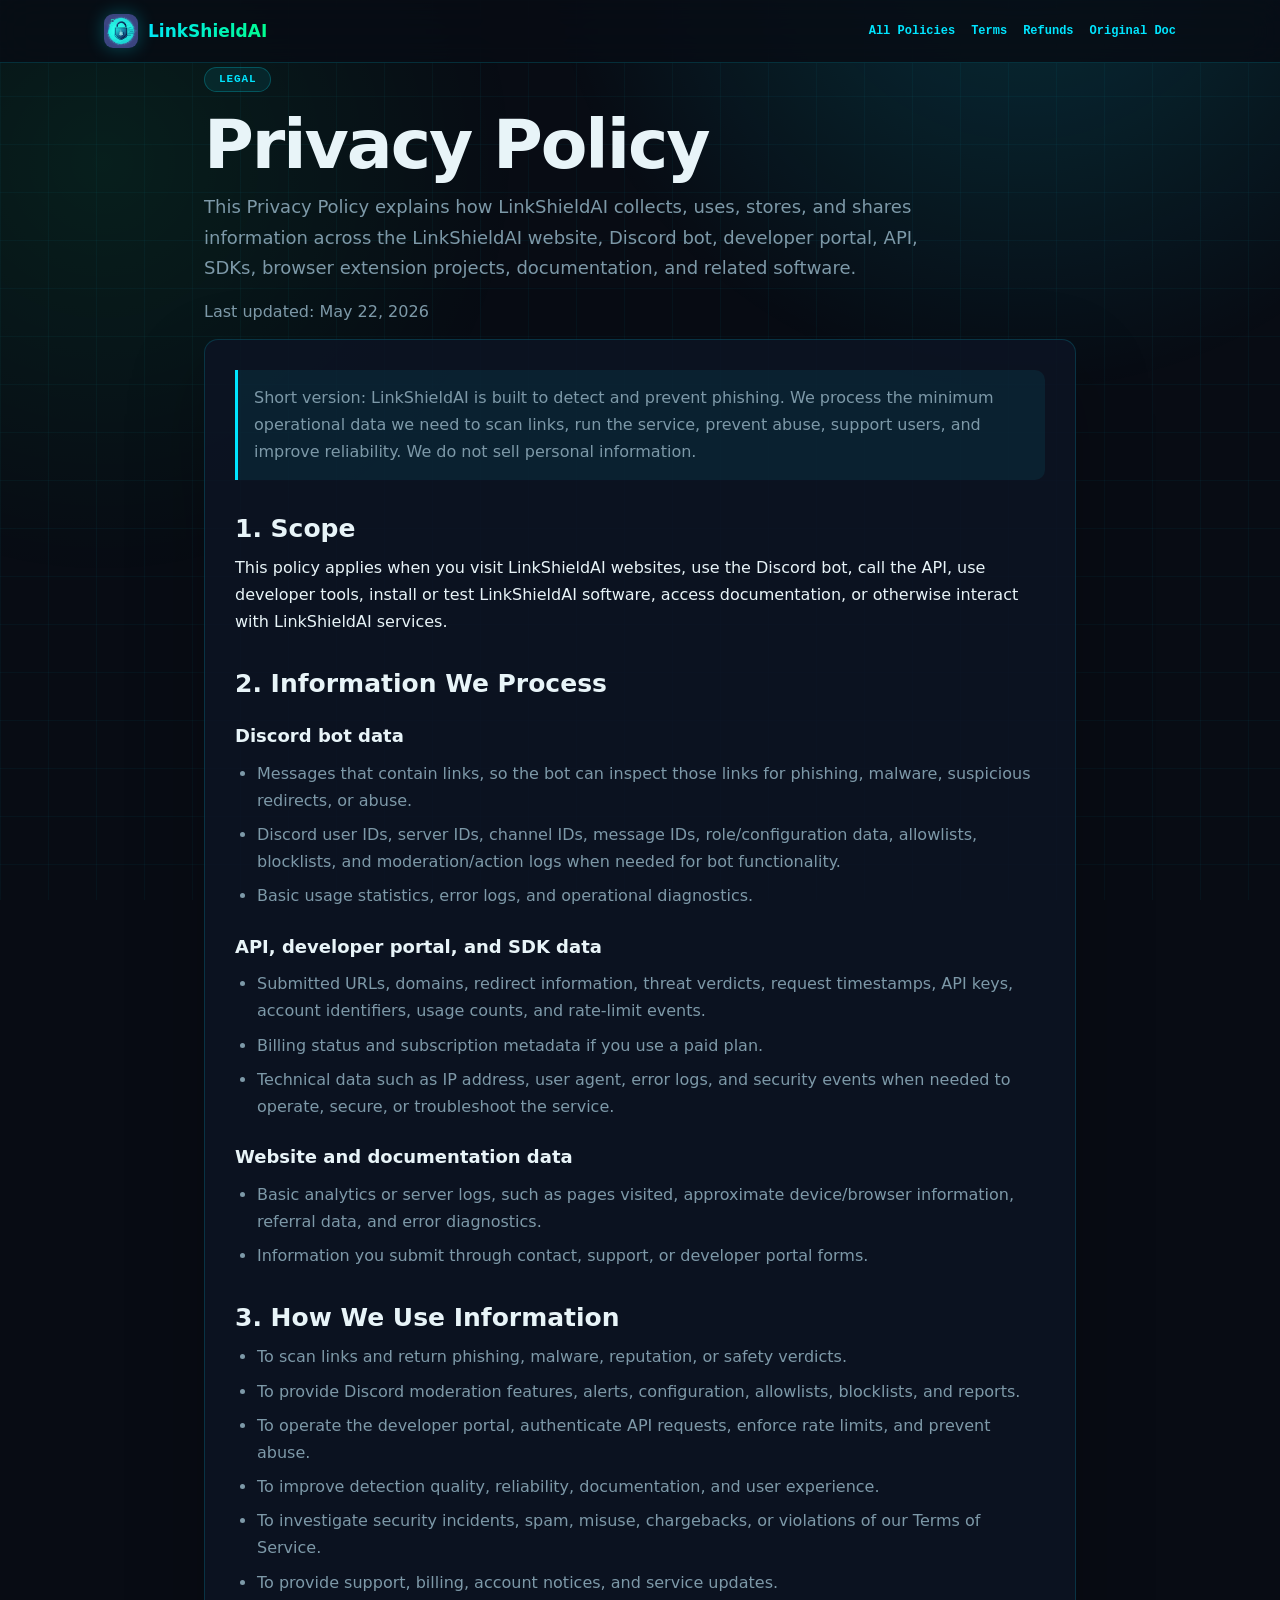
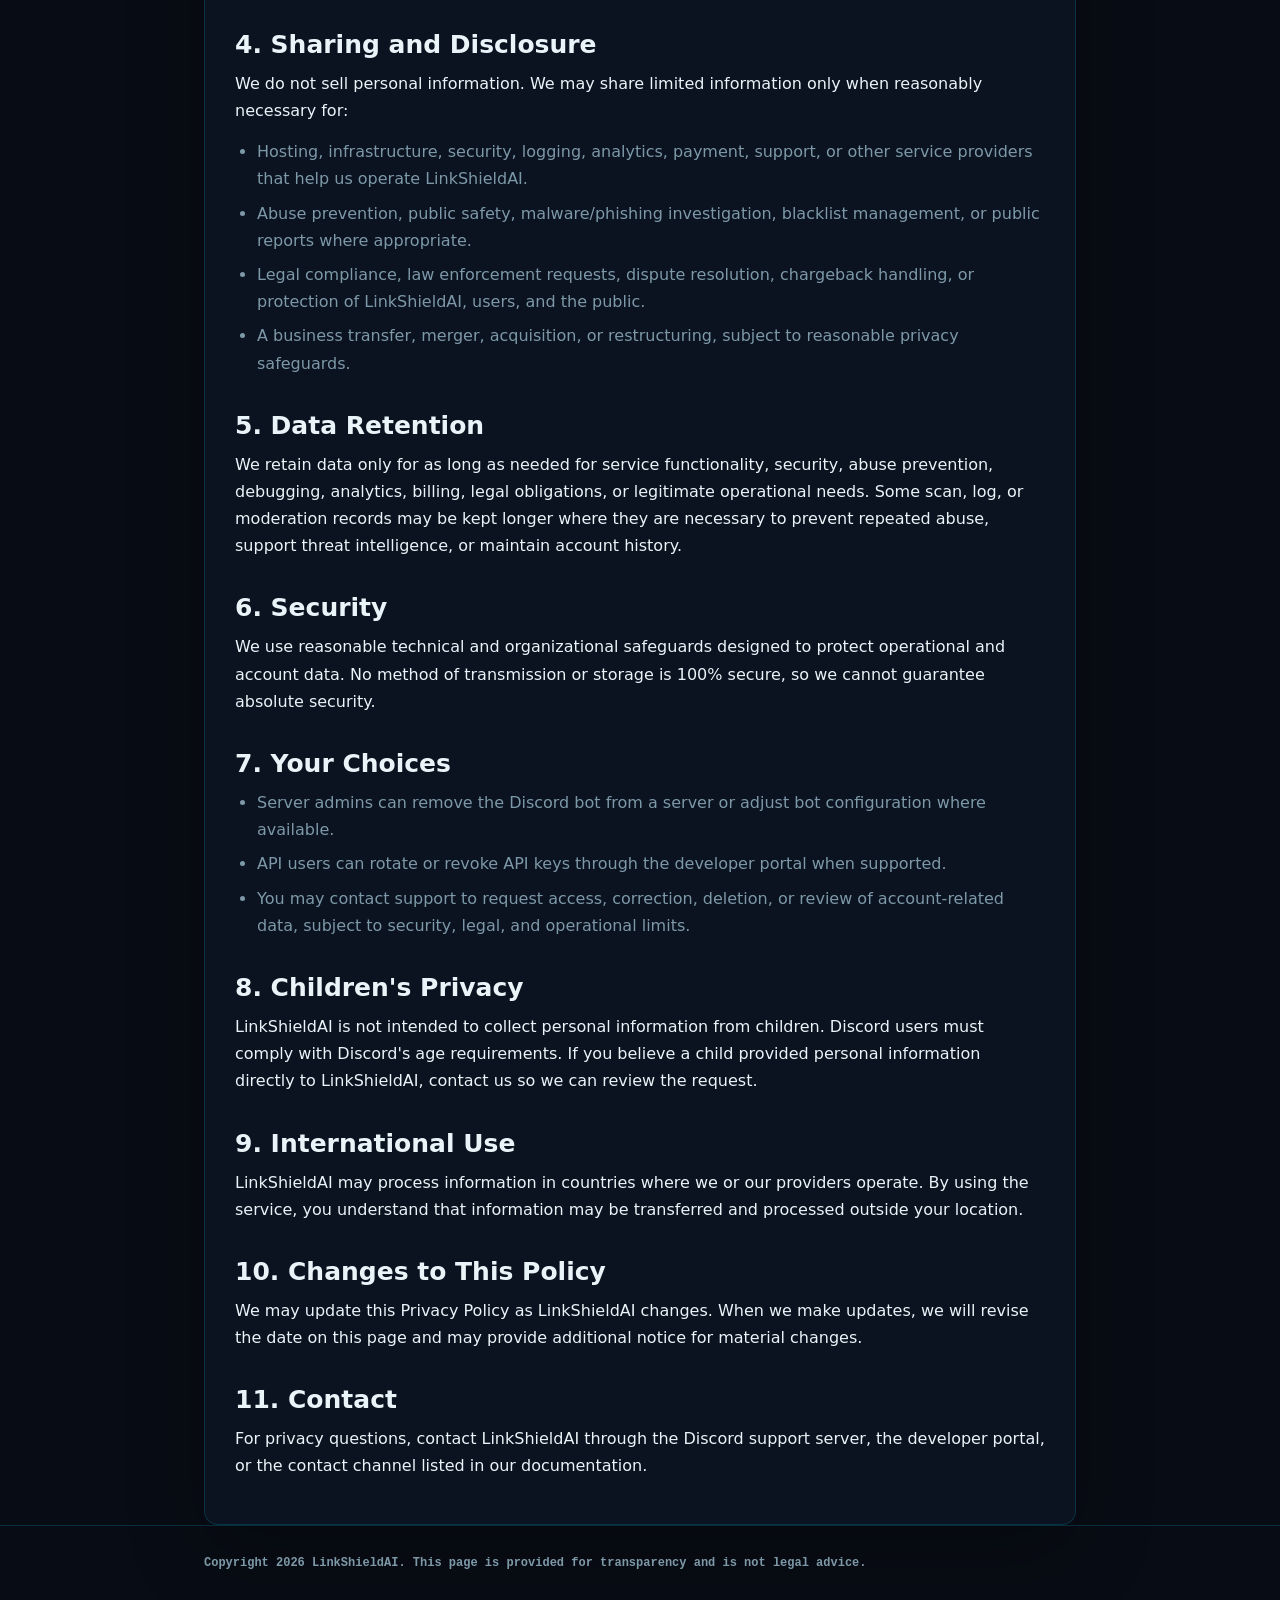
==== privacy-policy.html @ 560b643b "Changes made to the website - Added privacy policy. - Made the website general not just for the Dis" ====
<!DOCTYPE html>
<html lang="en">
<head>
<meta charset="UTF-8" />
<meta name="viewport" content="width=device-width, initial-scale=1.0" />
<meta name="description" content="LinkShieldAI Privacy Policy for the website, Discord bot, API, developer portal, SDKs, browser extension projects, and related software." />
<title>Privacy Policy - LinkShieldAI</title>
<link rel="icon" type="image/png" href="lsa.png" />
<link rel="apple-touch-icon" href="lsa.png" />
<style>
  :root { --cyan:#00e5ff; --green:#00ff88; --ink:#e8f4f8; --muted:#7d99a8; --bg:#080c14; --panel:#0d1424; --line:rgba(0,229,255,.16); }
  * { box-sizing:border-box; }
  html { scroll-behavior:smooth; }
  body { margin:0; background:var(--bg); color:var(--ink); font-family:ui-sans-serif,system-ui,-apple-system,BlinkMacSystemFont,"Segoe UI",sans-serif; line-height:1.7; }
  body::before { content:""; position:fixed; inset:0; z-index:-1; background:radial-gradient(circle at 80% -10%, rgba(0,229,255,.16), transparent 34%), radial-gradient(circle at 8% 18%, rgba(0,255,136,.08), transparent 30%), linear-gradient(rgba(0,229,255,.04) 1px, transparent 1px), linear-gradient(90deg, rgba(0,229,255,.04) 1px, transparent 1px); background-size:auto, auto, 48px 48px, 48px 48px; }
  a { color:var(--cyan); text-decoration:none; font-weight:800; }
  a:hover { text-decoration:underline; }
  .wrap { max-width:920px; margin:0 auto; padding:0 24px; }
  nav { border-bottom:1px solid var(--line); background:rgba(8,12,20,.86); backdrop-filter:blur(18px); }
  .nav-inner { max-width:1120px; margin:0 auto; padding:14px 24px; display:flex; align-items:center; justify-content:space-between; gap:18px; }
  .brand { display:flex; align-items:center; gap:10px; color:var(--ink); text-decoration:none; }
  .brand img { width:34px; height:34px; border-radius:9px; object-fit:cover; box-shadow:0 0 18px rgba(0,229,255,.28); }
  .brand span { font-size:17px; font-weight:900; background:linear-gradient(120deg,var(--cyan),var(--green)); -webkit-background-clip:text; -webkit-text-fill-color:transparent; background-clip:text; }
  .nav-links { display:flex; flex-wrap:wrap; gap:16px; font:700 12px/1 ui-monospace,SFMono-Regular,Menlo,monospace; }
  header { padding:72px 0 28px; }
  .badge { display:inline-flex; border:1px solid rgba(0,229,255,.24); border-radius:999px; padding:6px 14px; background:rgba(0,229,255,.08); color:var(--cyan); font:800 11px/1 ui-monospace,SFMono-Regular,Menlo,monospace; letter-spacing:.08em; text-transform:uppercase; }
  h1 { margin:18px 0 12px; font-size:clamp(38px,7vw,68px); line-height:1.03; letter-spacing:-.03em; }
  .lead, .muted { color:var(--muted); }
  .lead { max-width:760px; font-size:18px; }
  main { padding:0 0 72px; }
  .doc { border:1px solid var(--line); border-radius:14px; background:rgba(13,20,36,.82); padding:30px; box-shadow:0 28px 80px rgba(0,0,0,.24); }
  h2 { margin:34px 0 10px; font-size:25px; line-height:1.2; }
  h2:first-child { margin-top:0; }
  h3 { margin:22px 0 8px; font-size:18px; }
  p { margin:0 0 14px; }
  ul { margin:0 0 18px; padding-left:22px; color:var(--muted); }
  li { margin:7px 0; }
  .notice { border-left:3px solid var(--cyan); padding:14px 16px; background:rgba(0,229,255,.07); color:var(--muted); border-radius:0 10px 10px 0; }
  footer { border-top:1px solid var(--line); padding:28px 0; color:var(--muted); font:700 12px/1.6 ui-monospace,SFMono-Regular,Menlo,monospace; }
  @media (max-width:640px) { .nav-inner { align-items:flex-start; flex-direction:column; } .doc { padding:22px; } }
</style>
</head>
<body>
<nav>
  <div class="nav-inner">
    <a class="brand" href="index.html"><img src="lsa.png" alt="LinkShieldAI logo" /><span>LinkShieldAI</span></a>
    <div class="nav-links">
      <a href="index.html#policies">All Policies</a>
      <a href="terms-of-service.html">Terms</a>
      <a href="refund-policy.html">Refunds</a>
      <a href="https://docs.google.com/document/d/e/2PACX-1vSZAkh-o4HiD77tKxYAxzQcsOR7Fy788SYw77J9LCGDZwYbCmGfl1zurZHRzc5MCfwPCqJLPnCCx2Nr/pub" target="_blank" rel="noopener">Original Doc</a>
    </div>
  </div>
</nav>

<header class="wrap">
  <span class="badge">Legal</span>
  <h1>Privacy Policy</h1>
  <p class="lead">This Privacy Policy explains how LinkShieldAI collects, uses, stores, and shares information across the LinkShieldAI website, Discord bot, developer portal, API, SDKs, browser extension projects, documentation, and related software.</p>
  <p class="muted">Last updated: May 22, 2026</p>
</header>

<main class="wrap">
  <article class="doc">
    <p class="notice">Short version: LinkShieldAI is built to detect and prevent phishing. We process the minimum operational data we need to scan links, run the service, prevent abuse, support users, and improve reliability. We do not sell personal information.</p>

    <h2>1. Scope</h2>
    <p>This policy applies when you visit LinkShieldAI websites, use the Discord bot, call the API, use developer tools, install or test LinkShieldAI software, access documentation, or otherwise interact with LinkShieldAI services.</p>

    <h2>2. Information We Process</h2>
    <h3>Discord bot data</h3>
    <ul>
      <li>Messages that contain links, so the bot can inspect those links for phishing, malware, suspicious redirects, or abuse.</li>
      <li>Discord user IDs, server IDs, channel IDs, message IDs, role/configuration data, allowlists, blocklists, and moderation/action logs when needed for bot functionality.</li>
      <li>Basic usage statistics, error logs, and operational diagnostics.</li>
    </ul>

    <h3>API, developer portal, and SDK data</h3>
    <ul>
      <li>Submitted URLs, domains, redirect information, threat verdicts, request timestamps, API keys, account identifiers, usage counts, and rate-limit events.</li>
      <li>Billing status and subscription metadata if you use a paid plan.</li>
      <li>Technical data such as IP address, user agent, error logs, and security events when needed to operate, secure, or troubleshoot the service.</li>
    </ul>

    <h3>Website and documentation data</h3>
    <ul>
      <li>Basic analytics or server logs, such as pages visited, approximate device/browser information, referral data, and error diagnostics.</li>
      <li>Information you submit through contact, support, or developer portal forms.</li>
    </ul>

    <h2>3. How We Use Information</h2>
    <ul>
      <li>To scan links and return phishing, malware, reputation, or safety verdicts.</li>
      <li>To provide Discord moderation features, alerts, configuration, allowlists, blocklists, and reports.</li>
      <li>To operate the developer portal, authenticate API requests, enforce rate limits, and prevent abuse.</li>
      <li>To improve detection quality, reliability, documentation, and user experience.</li>
      <li>To investigate security incidents, spam, misuse, chargebacks, or violations of our Terms of Service.</li>
      <li>To provide support, billing, account notices, and service updates.</li>
    </ul>

    <h2>4. Sharing and Disclosure</h2>
    <p>We do not sell personal information. We may share limited information only when reasonably necessary for:</p>
    <ul>
      <li>Hosting, infrastructure, security, logging, analytics, payment, support, or other service providers that help us operate LinkShieldAI.</li>
      <li>Abuse prevention, public safety, malware/phishing investigation, blacklist management, or public reports where appropriate.</li>
      <li>Legal compliance, law enforcement requests, dispute resolution, chargeback handling, or protection of LinkShieldAI, users, and the public.</li>
      <li>A business transfer, merger, acquisition, or restructuring, subject to reasonable privacy safeguards.</li>
    </ul>

    <h2>5. Data Retention</h2>
    <p>We retain data only for as long as needed for service functionality, security, abuse prevention, debugging, analytics, billing, legal obligations, or legitimate operational needs. Some scan, log, or moderation records may be kept longer where they are necessary to prevent repeated abuse, support threat intelligence, or maintain account history.</p>

    <h2>6. Security</h2>
    <p>We use reasonable technical and organizational safeguards designed to protect operational and account data. No method of transmission or storage is 100% secure, so we cannot guarantee absolute security.</p>

    <h2>7. Your Choices</h2>
    <ul>
      <li>Server admins can remove the Discord bot from a server or adjust bot configuration where available.</li>
      <li>API users can rotate or revoke API keys through the developer portal when supported.</li>
      <li>You may contact support to request access, correction, deletion, or review of account-related data, subject to security, legal, and operational limits.</li>
    </ul>

    <h2>8. Children's Privacy</h2>
    <p>LinkShieldAI is not intended to collect personal information from children. Discord users must comply with Discord's age requirements. If you believe a child provided personal information directly to LinkShieldAI, contact us so we can review the request.</p>

    <h2>9. International Use</h2>
    <p>LinkShieldAI may process information in countries where we or our providers operate. By using the service, you understand that information may be transferred and processed outside your location.</p>

    <h2>10. Changes to This Policy</h2>
    <p>We may update this Privacy Policy as LinkShieldAI changes. When we make updates, we will revise the date on this page and may provide additional notice for material changes.</p>

    <h2>11. Contact</h2>
    <p>For privacy questions, contact LinkShieldAI through the Discord support server, the developer portal, or the contact channel listed in our documentation.</p>
  </article>
</main>

<footer>
  <div class="wrap">Copyright 2026 LinkShieldAI. This page is provided for transparency and is not legal advice.</div>
</footer>
</body>
</html>
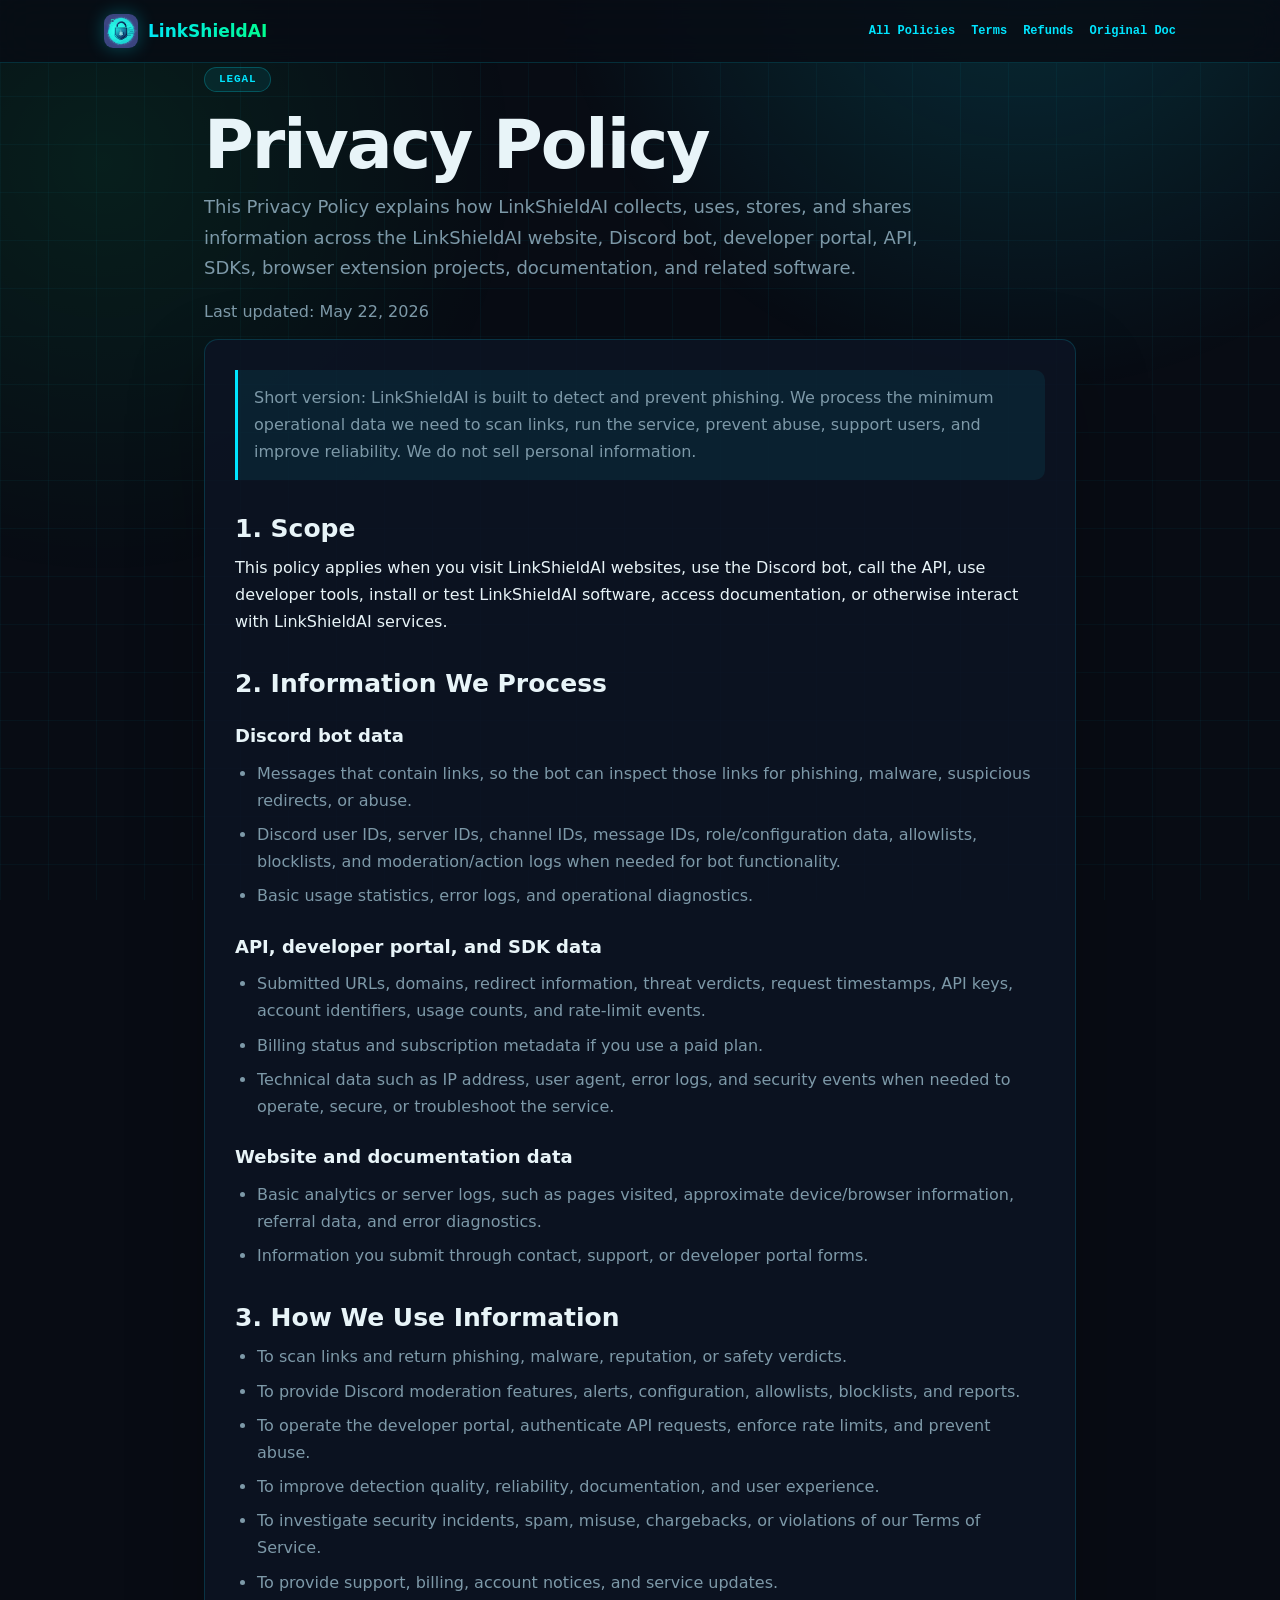
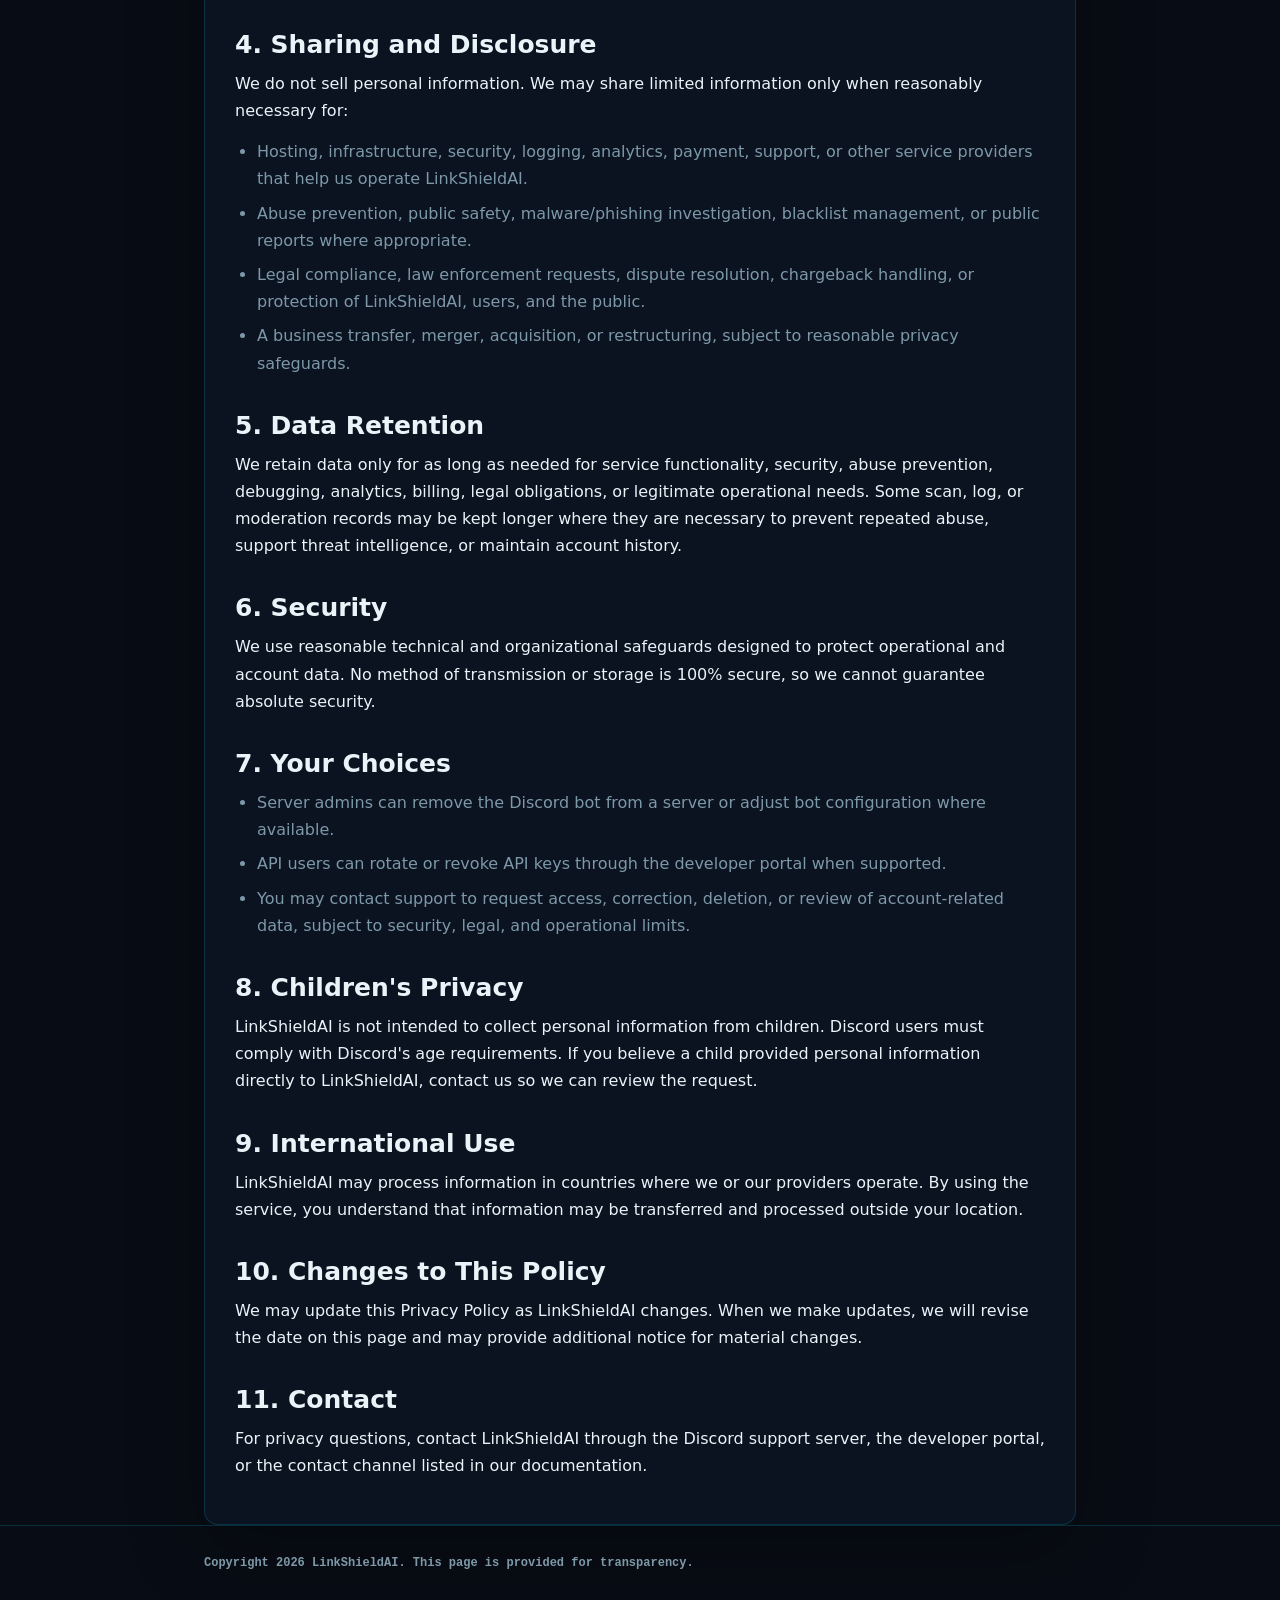
==== commit 6f1ac91f: "Update privacy-policy.html" ====
--- a/privacy-policy.html
+++ b/privacy-policy.html
@@ -135,7 +135,7 @@
 </main>
 
 <footer>
-  <div class="wrap">Copyright 2026 LinkShieldAI. This page is provided for transparency and is not legal advice.</div>
+  <div class="wrap">Copyright 2026 LinkShieldAI. This page is provided for transparency.</div>
 </footer>
 </body>
 </html>
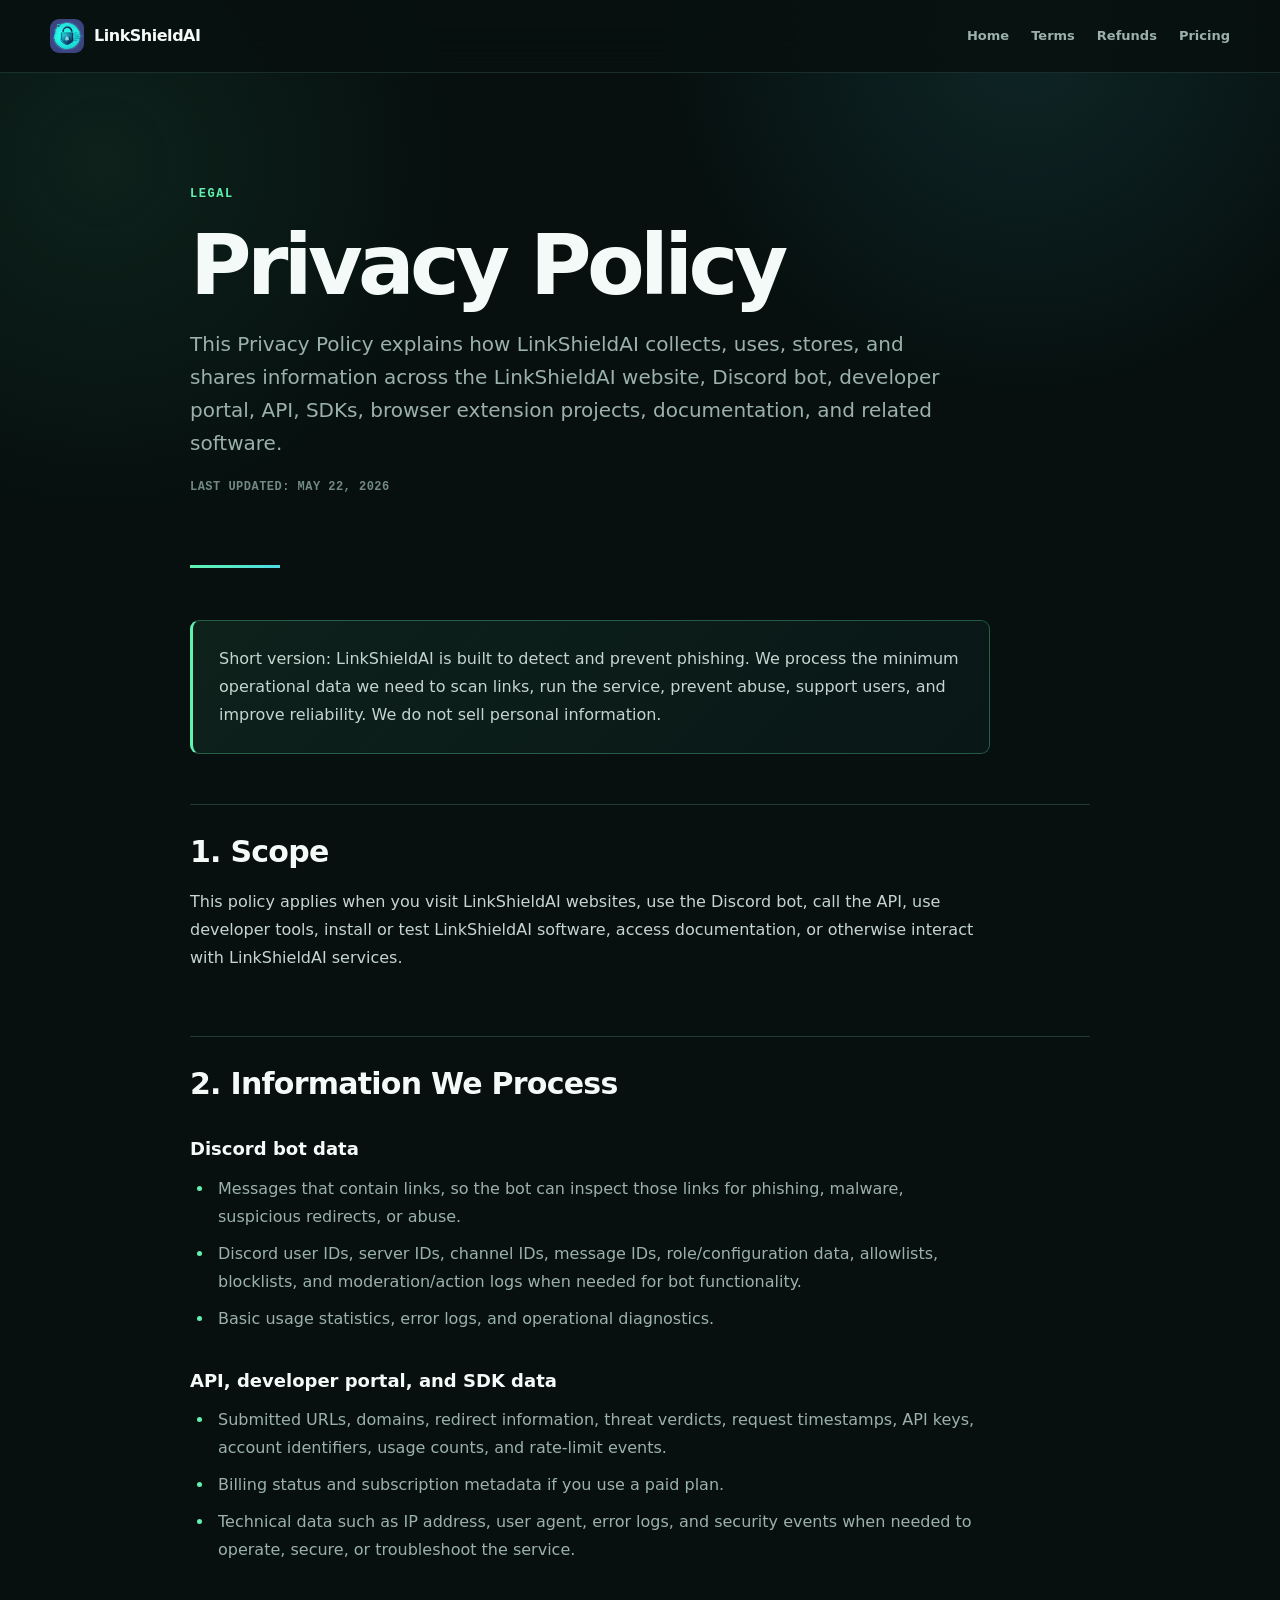
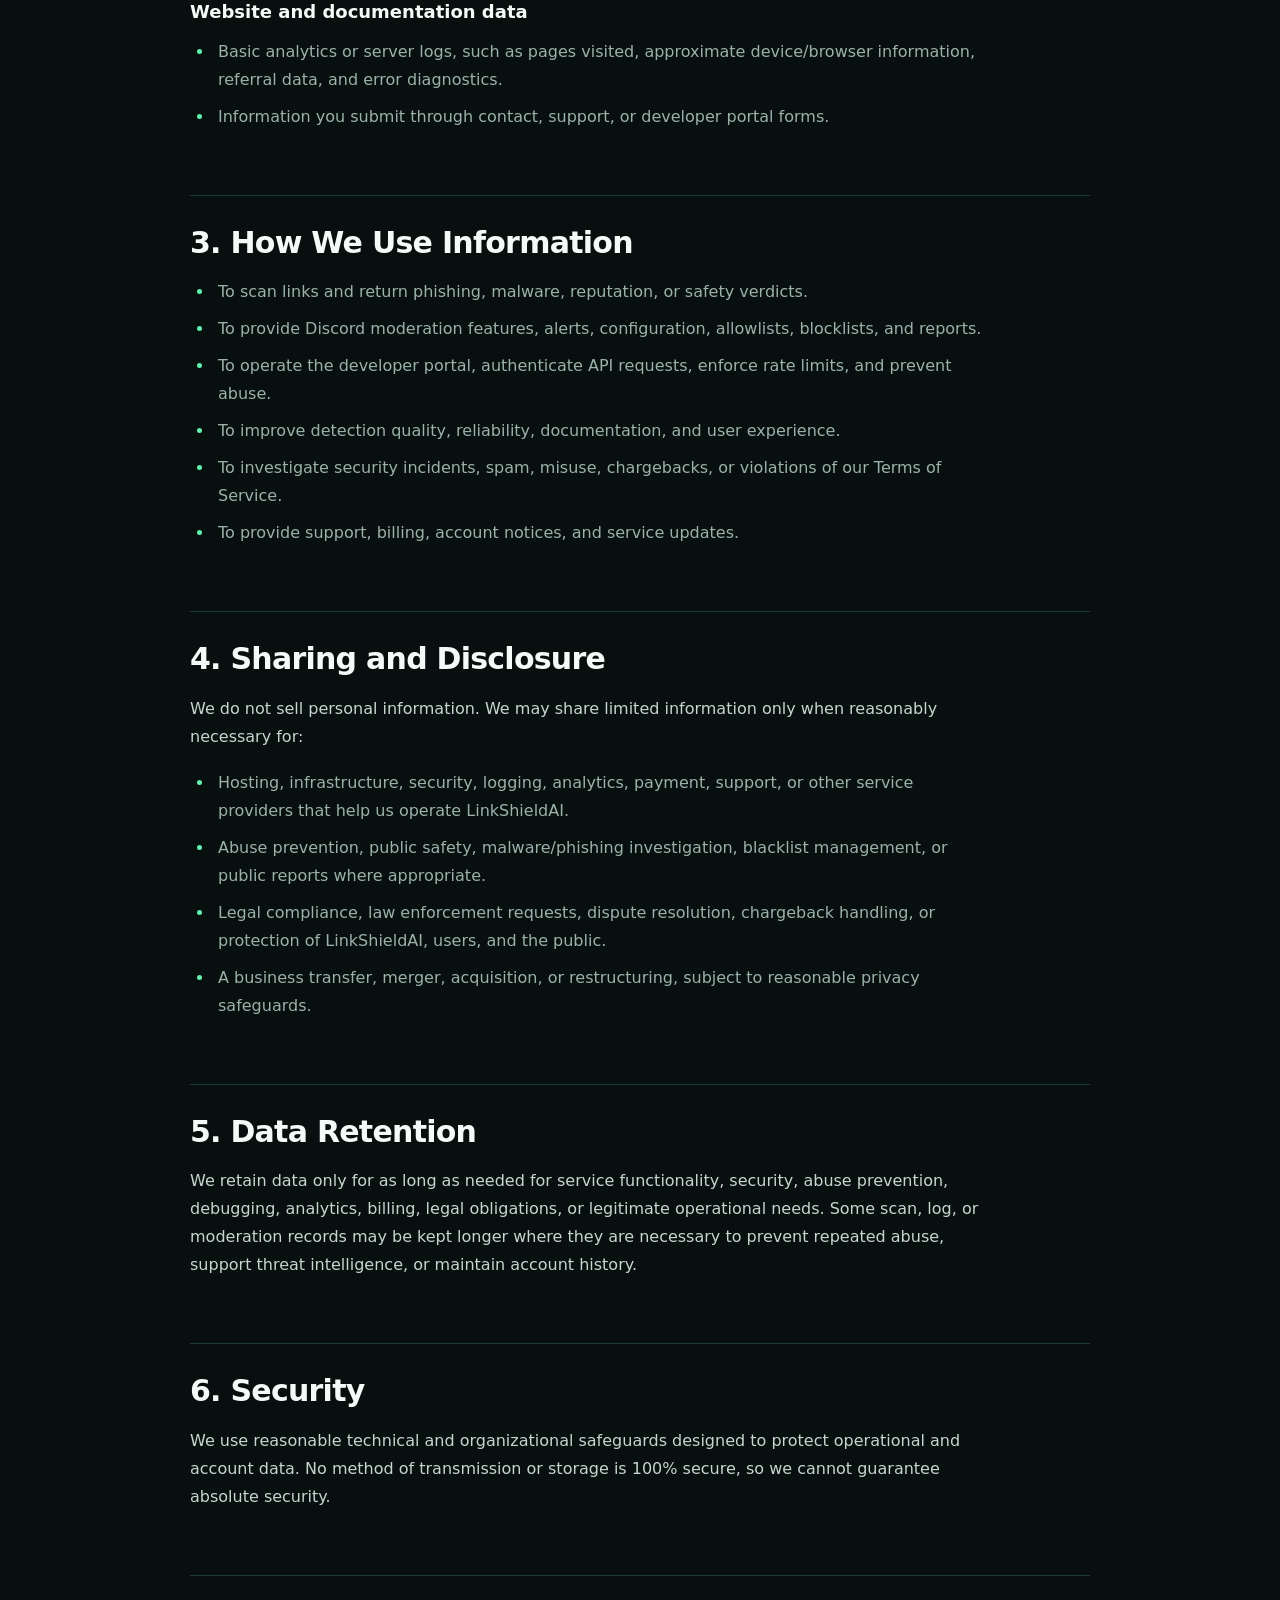
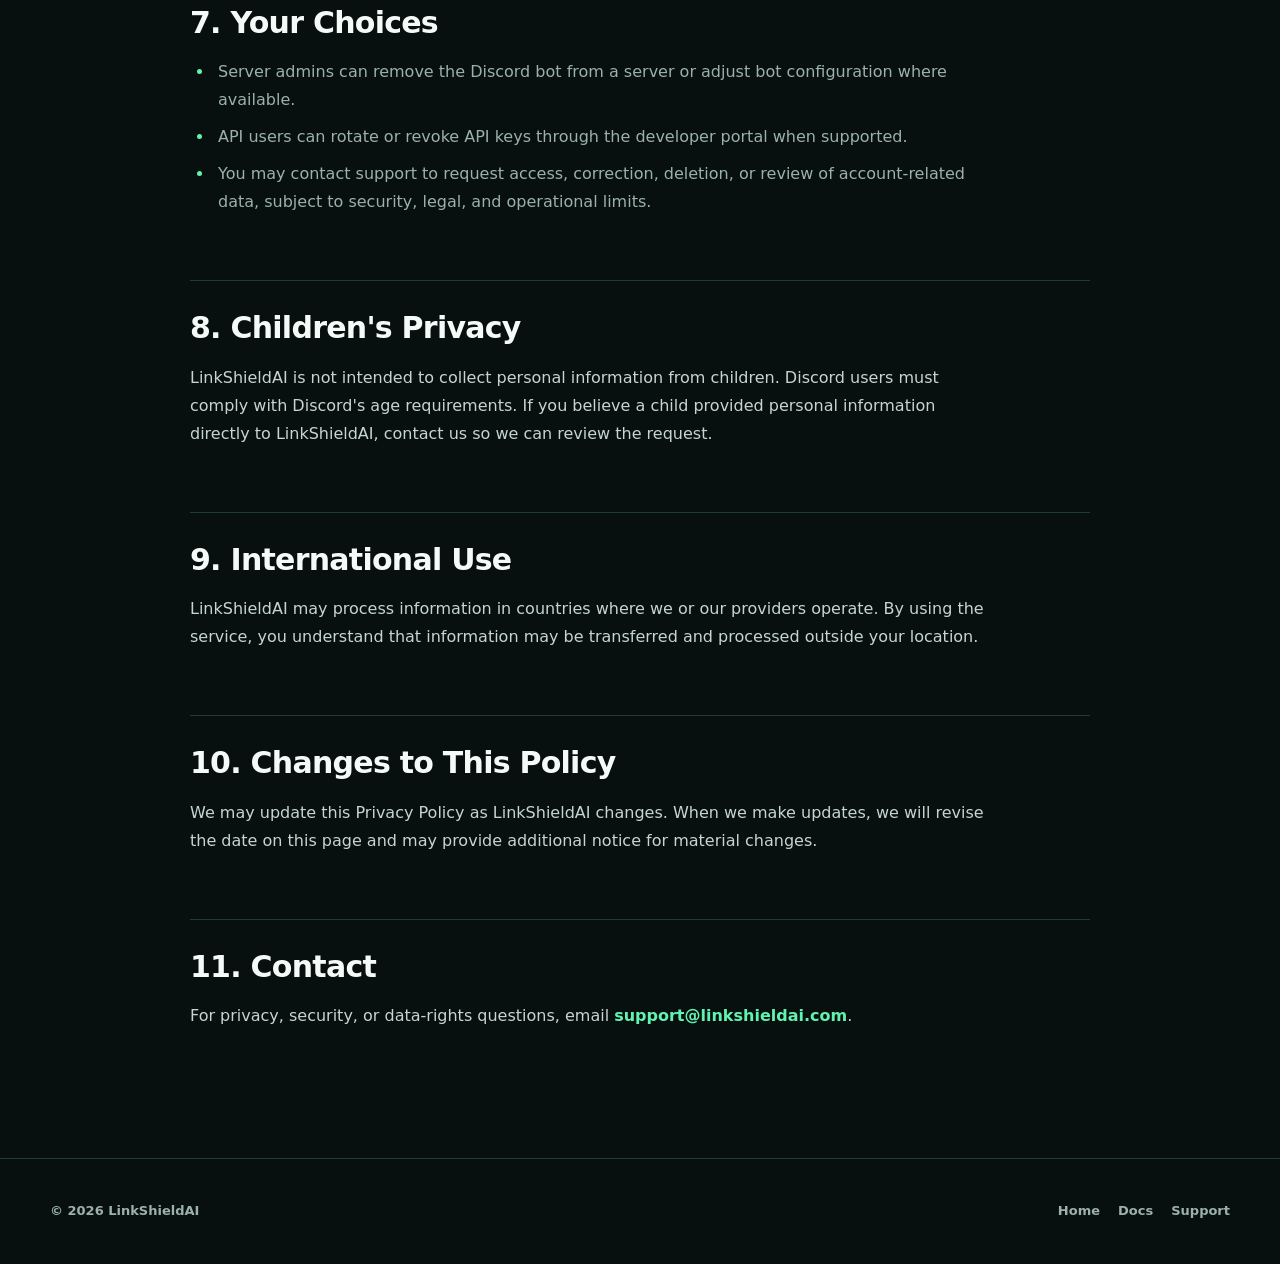
==== commit eeab97aa: "Revamped linkshieldai to developer first platform" ====
--- a/privacy-policy.html
+++ b/privacy-policy.html
@@ -39,16 +39,17 @@
   footer { border-top:1px solid var(--line); padding:28px 0; color:var(--muted); font:700 12px/1.6 ui-monospace,SFMono-Regular,Menlo,monospace; }
   @media (max-width:640px) { .nav-inner { align-items:flex-start; flex-direction:column; } .doc { padding:22px; } }
 </style>
+<link rel="stylesheet" href="legal.css" />
 </head>
 <body>
 <nav>
   <div class="nav-inner">
     <a class="brand" href="index.html"><img src="lsa.png" alt="LinkShieldAI logo" /><span>LinkShieldAI</span></a>
     <div class="nav-links">
-      <a href="index.html#policies">All Policies</a>
+      <a href="index.html">Home</a>
       <a href="terms-of-service.html">Terms</a>
       <a href="refund-policy.html">Refunds</a>
-      <a href="https://docs.google.com/document/d/e/2PACX-1vSZAkh-o4HiD77tKxYAxzQcsOR7Fy788SYw77J9LCGDZwYbCmGfl1zurZHRzc5MCfwPCqJLPnCCx2Nr/pub" target="_blank" rel="noopener">Original Doc</a>
+      <a href="index.html#pricing">Pricing</a>
     </div>
   </div>
 </nav>
@@ -130,12 +131,12 @@
     <p>We may update this Privacy Policy as LinkShieldAI changes. When we make updates, we will revise the date on this page and may provide additional notice for material changes.</p>
 
     <h2>11. Contact</h2>
-    <p>For privacy questions, contact LinkShieldAI through the Discord support server, the developer portal, or the contact channel listed in our documentation.</p>
+    <p>For privacy, security, or data-rights questions, email <a href="mailto:support@linkshieldai.com">support@linkshieldai.com</a>.</p>
   </article>
 </main>
 
 <footer>
-  <div class="wrap">Copyright 2026 LinkShieldAI. This page is provided for transparency.</div>
+  <div class="wrap"><span>© 2026 LinkShieldAI</span><span class="legal-footer-links"><a href="index.html">Home</a><a href="https://docs.linkshieldai.com/">Docs</a><a href="mailto:support@linkshieldai.com">Support</a></span></div>
 </footer>
 </body>
 </html>
--- a/legal.css
+++ b/legal.css
@@ -0,0 +1,85 @@
+:root {
+  color-scheme: dark;
+  --bg:#07100f; --surface:#0c1917; --surface-2:#10221f; --line:#203b35;
+  --text:#f3faf7; --muted:#9bb1aa; --mint:#61f2b0; --cyan:#4edce4; --amber:#ffce70;
+}
+* { box-sizing:border-box; }
+html { scroll-behavior:smooth; }
+body {
+  margin:0;
+  background:var(--bg);
+  color:var(--text);
+  font:16px/1.75 Inter,ui-sans-serif,system-ui,-apple-system,"Segoe UI",sans-serif;
+}
+body::before {
+  content:"";
+  position:fixed;
+  inset:0;
+  z-index:-2;
+  background:radial-gradient(circle at 80% 4%,rgba(78,220,228,.11),transparent 28%),radial-gradient(circle at 8% 18%,rgba(97,242,176,.08),transparent 27%);
+}
+a { color:var(--mint); text-decoration-thickness:1px; text-underline-offset:3px; }
+a:hover { color:var(--cyan); }
+:focus-visible { outline:3px solid var(--amber); outline-offset:3px; }
+.wrap { width:min(900px,calc(100% - 40px)); max-width:none; margin-inline:auto; padding:0; }
+nav {
+  position:sticky;
+  top:0;
+  z-index:10;
+  border-bottom:1px solid rgba(32,59,53,.72);
+  background:rgba(7,16,15,.88);
+  backdrop-filter:blur(18px);
+}
+.nav-inner { width:min(1180px,calc(100% - 40px)); max-width:none; min-height:72px; margin:auto; padding:0; display:flex; align-items:center; justify-content:space-between; gap:24px; }
+.brand { display:flex; align-items:center; gap:10px; color:var(--text); text-decoration:none; font-weight:950; letter-spacing:-.03em; }
+.brand img { width:34px; height:34px; border-radius:9px; object-fit:cover; box-shadow:none; }
+.brand span { color:var(--text); background:none; -webkit-text-fill-color:currentColor; font-size:16px; }
+.nav-links { display:flex; align-items:center; flex-wrap:wrap; gap:22px; font:750 13px/1.2 Inter,ui-sans-serif,system-ui,sans-serif; }
+.nav-links a { color:var(--muted); text-decoration:none; }
+.nav-links a:hover { color:var(--text); }
+header.wrap { position:relative; padding:105px 0 58px; }
+header.wrap::after { content:""; position:absolute; left:0; bottom:0; width:90px; height:3px; background:linear-gradient(90deg,var(--mint),var(--cyan)); }
+.badge { display:inline-block; padding:0; border:0; border-radius:0; background:none; color:var(--mint); font:800 12px/1.2 ui-monospace,SFMono-Regular,Consolas,monospace; letter-spacing:.13em; text-transform:uppercase; }
+h1 { max-width:820px; margin:18px 0 22px; color:var(--text); font-size:clamp(48px,8vw,84px); line-height:.98; letter-spacing:-.055em; }
+.lead { max-width:780px; color:var(--muted); font-size:20px; line-height:1.65; }
+.muted { color:#718980; }
+header .muted { margin-top:18px; font:700 12px/1.5 ui-monospace,SFMono-Regular,Consolas,monospace; letter-spacing:.04em; text-transform:uppercase; }
+main.wrap { padding:52px 0 110px; }
+.doc { padding:0; border:0; border-radius:0; background:transparent; box-shadow:none; }
+.doc>h2 { margin:64px 0 18px; padding-top:30px; border-top:1px solid var(--line); color:var(--text); font-size:30px; line-height:1.15; letter-spacing:-.025em; }
+.doc>h2:first-of-type { margin-top:50px; }
+.doc h3 { margin:32px 0 10px; color:var(--text); font-size:18px; }
+.doc p { max-width:800px; margin:0 0 18px; color:#c6d5d0; }
+.doc ul,.doc ol { max-width:800px; margin:0 0 24px; padding-left:24px; color:var(--muted); }
+.doc li { margin:9px 0; padding-left:4px; }
+.doc li::marker { color:var(--mint); }
+.notice { margin:0; padding:24px 26px; border:1px solid rgba(97,242,176,.3); border-left:3px solid var(--mint); border-radius:9px; background:linear-gradient(135deg,rgba(97,242,176,.08),rgba(78,220,228,.035)); color:#c6d5d0; }
+.highlight { border-color:rgba(255,206,112,.35); border-left-color:var(--amber); background:rgba(255,206,112,.055); }
+table { width:100%; margin:25px 0; border-collapse:collapse; border:1px solid var(--line); background:var(--surface); }
+th,td { padding:14px 16px; border-bottom:1px solid var(--line); text-align:left; }
+th { color:var(--text); background:var(--surface-2); font-size:13px; }
+td { color:var(--muted); }
+footer { padding:42px 0; border-top:1px solid var(--line); color:var(--muted); font:600 13px/1.6 Inter,ui-sans-serif,system-ui,sans-serif; }
+footer .wrap { width:min(1180px,calc(100% - 40px)); display:flex; align-items:center; justify-content:space-between; gap:24px; }
+.legal-footer-links { display:flex; flex-wrap:wrap; gap:18px; }
+.legal-footer-links a { color:var(--muted); text-decoration:none; }
+.legal-footer-links a:hover { color:var(--text); }
+@media (max-width:720px) {
+  .wrap,.nav-inner,footer .wrap { width:min(100% - 28px,900px); }
+  .nav-inner { min-height:64px; }
+  .nav-links a:first-child { display:none; }
+  .nav-links { gap:13px; font-size:12px; }
+  header.wrap { padding:78px 0 44px; }
+  h1 { font-size:48px; }
+  .lead { font-size:17px; }
+  main.wrap { padding-top:38px; padding-bottom:76px; }
+  .doc>h2 { margin-top:48px; font-size:26px; }
+  .notice { padding:20px; }
+  footer .wrap { align-items:flex-start; flex-direction:column; }
+}
+@media (max-width:470px) {
+  .brand span { display:none; }
+  .nav-links { gap:10px; }
+  h1 { font-size:42px; }
+}
+@media (prefers-reduced-motion:reduce) { html { scroll-behavior:auto; } }
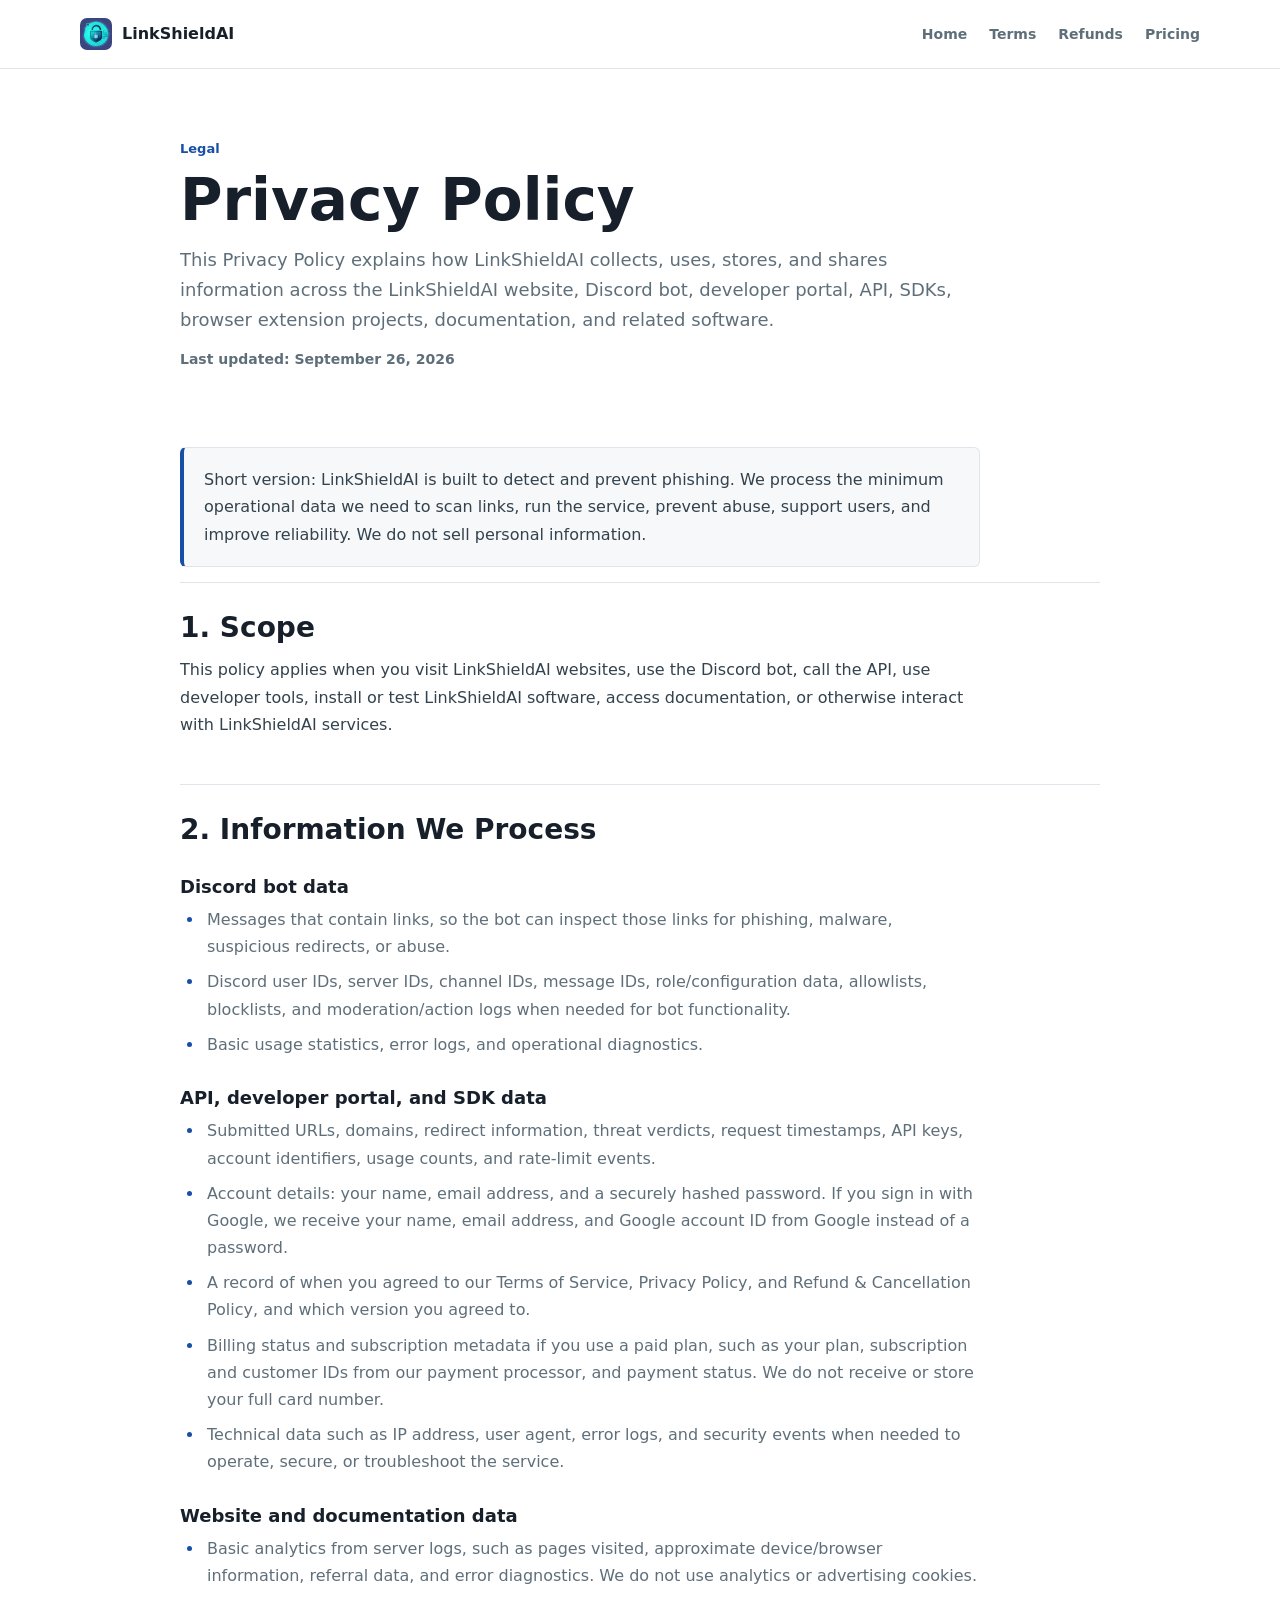
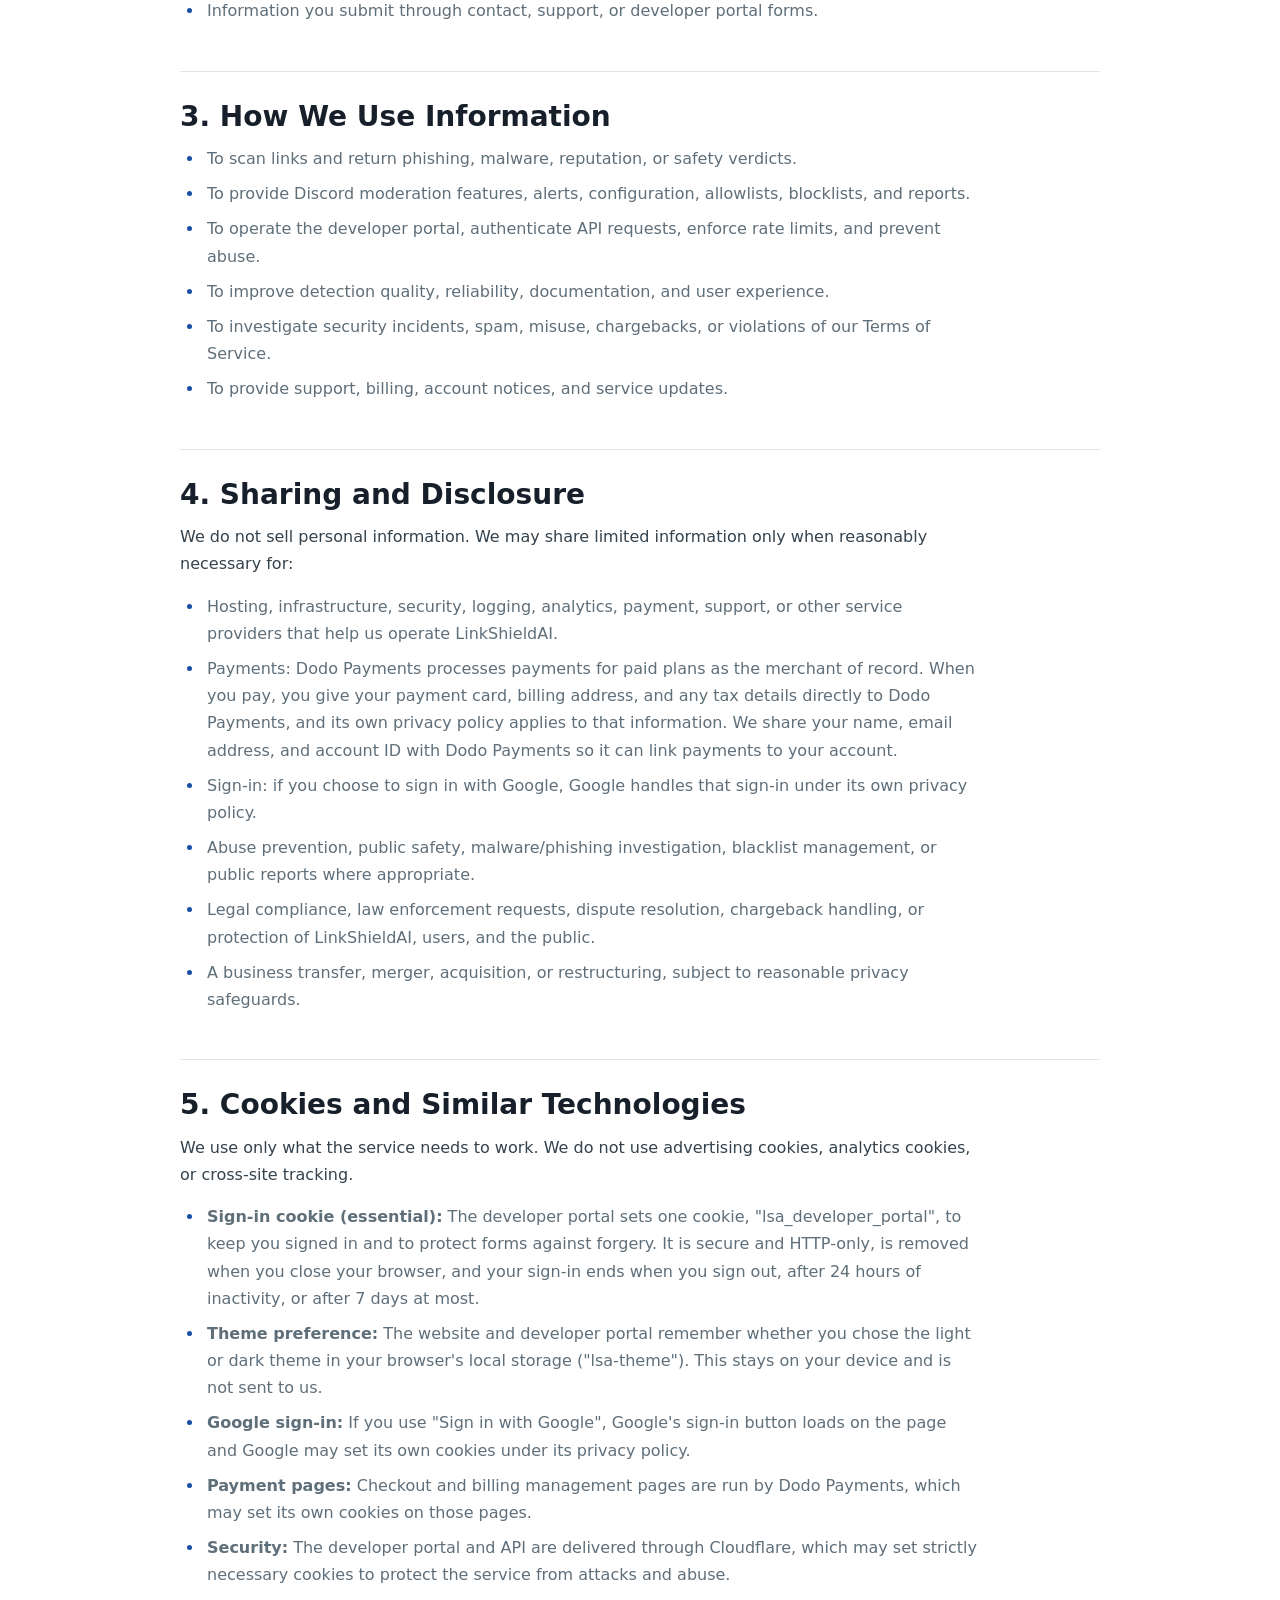
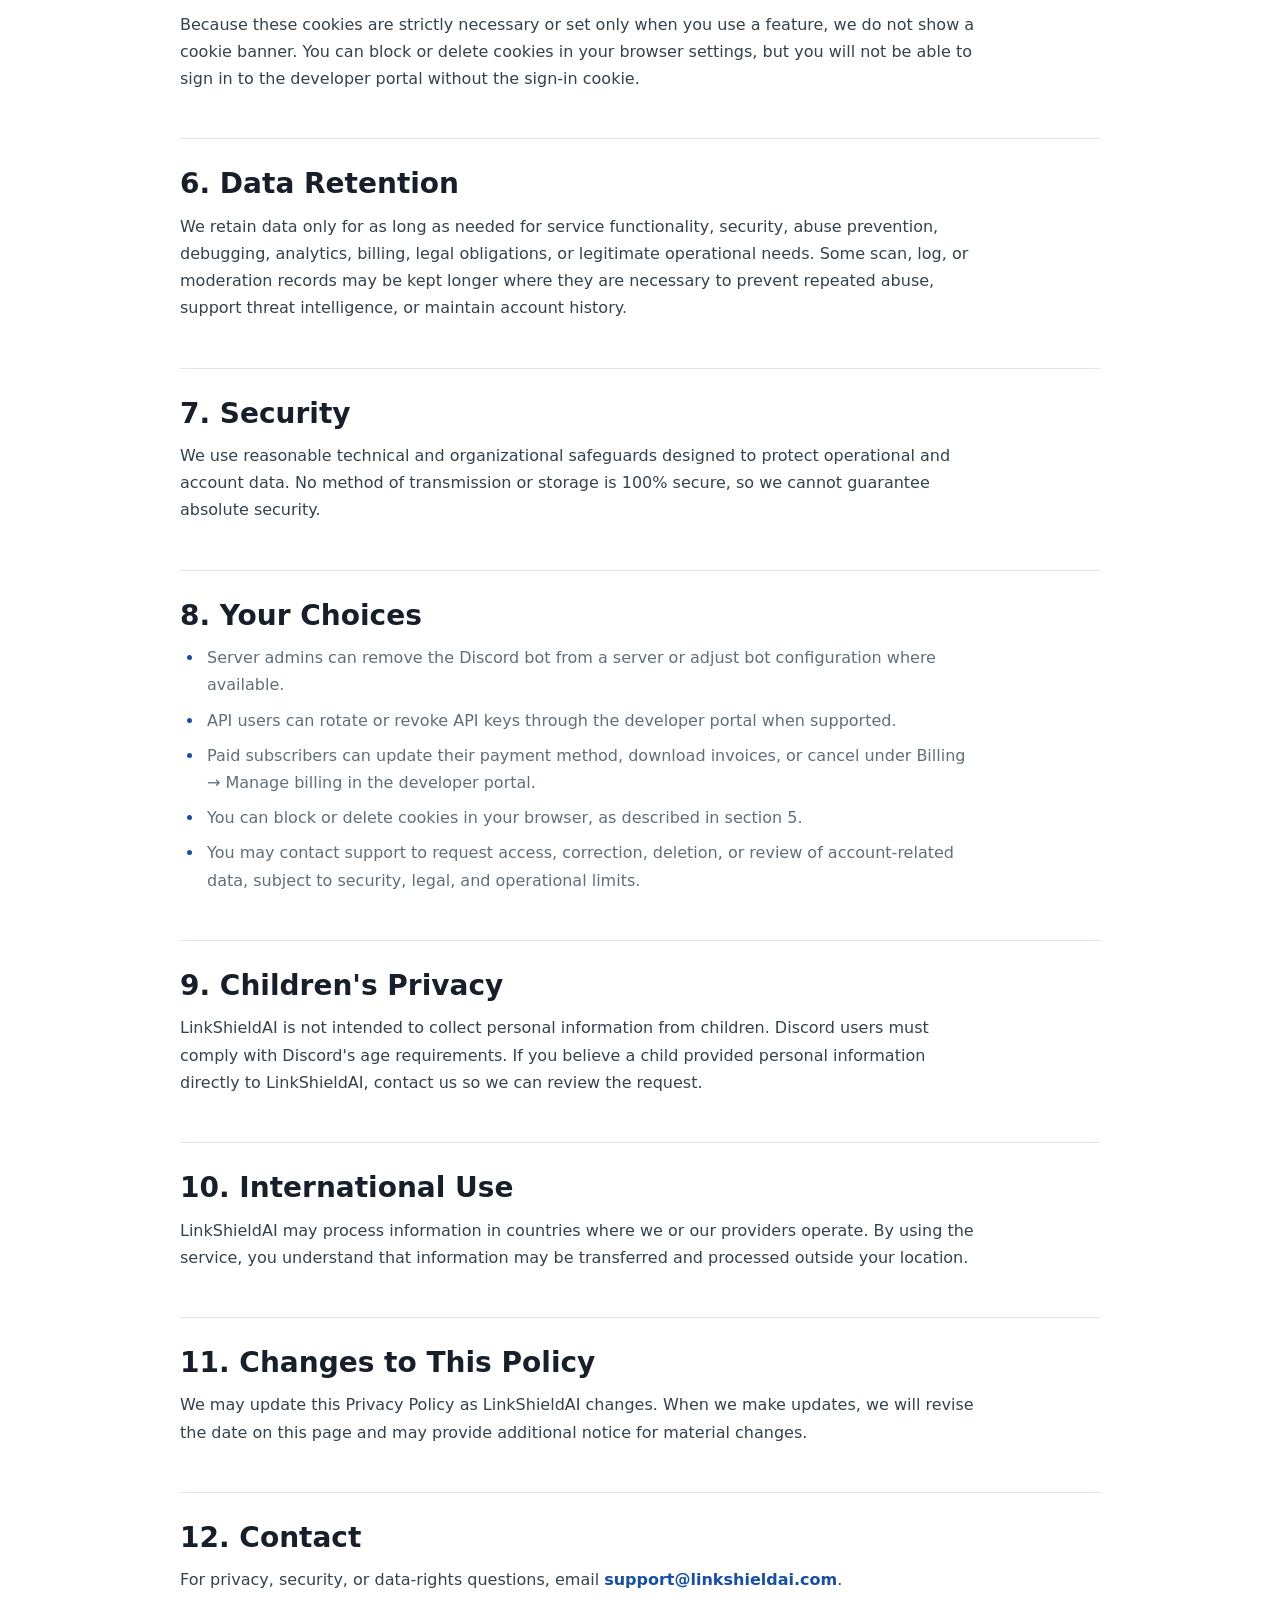
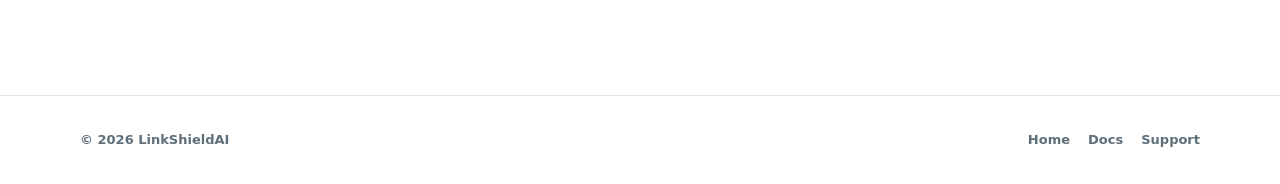
==== commit c935147d: "Add files via upload" ====
--- a/privacy-policy.html
+++ b/privacy-policy.html
@@ -58,7 +58,7 @@
   <span class="badge">Legal</span>
   <h1>Privacy Policy</h1>
   <p class="lead">This Privacy Policy explains how LinkShieldAI collects, uses, stores, and shares information across the LinkShieldAI website, Discord bot, developer portal, API, SDKs, browser extension projects, documentation, and related software.</p>
-  <p class="muted">Last updated: May 22, 2026</p>
+  <p class="muted">Last updated: September 26, 2026</p>
 </header>
 
 <main class="wrap">
@@ -79,13 +79,15 @@
     <h3>API, developer portal, and SDK data</h3>
     <ul>
       <li>Submitted URLs, domains, redirect information, threat verdicts, request timestamps, API keys, account identifiers, usage counts, and rate-limit events.</li>
-      <li>Billing status and subscription metadata if you use a paid plan.</li>
+      <li>Account details: your name, email address, and a securely hashed password. If you sign in with Google, we receive your name, email address, and Google account ID from Google instead of a password.</li>
+      <li>A record of when you agreed to our Terms of Service, Privacy Policy, and Refund &amp; Cancellation Policy, and which version you agreed to.</li>
+      <li>Billing status and subscription metadata if you use a paid plan, such as your plan, subscription and customer IDs from our payment processor, and payment status. We do not receive or store your full card number.</li>
       <li>Technical data such as IP address, user agent, error logs, and security events when needed to operate, secure, or troubleshoot the service.</li>
     </ul>
 
     <h3>Website and documentation data</h3>
     <ul>
-      <li>Basic analytics or server logs, such as pages visited, approximate device/browser information, referral data, and error diagnostics.</li>
+      <li>Basic analytics from server logs, such as pages visited, approximate device/browser information, referral data, and error diagnostics. We do not use analytics or advertising cookies.</li>
       <li>Information you submit through contact, support, or developer portal forms.</li>
     </ul>
 
@@ -103,34 +105,49 @@
     <p>We do not sell personal information. We may share limited information only when reasonably necessary for:</p>
     <ul>
       <li>Hosting, infrastructure, security, logging, analytics, payment, support, or other service providers that help us operate LinkShieldAI.</li>
+      <li>Payments: Dodo Payments processes payments for paid plans as the merchant of record. When you pay, you give your payment card, billing address, and any tax details directly to Dodo Payments, and its own privacy policy applies to that information. We share your name, email address, and account ID with Dodo Payments so it can link payments to your account.</li>
+      <li>Sign-in: if you choose to sign in with Google, Google handles that sign-in under its own privacy policy.</li>
       <li>Abuse prevention, public safety, malware/phishing investigation, blacklist management, or public reports where appropriate.</li>
       <li>Legal compliance, law enforcement requests, dispute resolution, chargeback handling, or protection of LinkShieldAI, users, and the public.</li>
       <li>A business transfer, merger, acquisition, or restructuring, subject to reasonable privacy safeguards.</li>
     </ul>
 
-    <h2>5. Data Retention</h2>
+    <h2 id="cookies">5. Cookies and Similar Technologies</h2>
+    <p>We use only what the service needs to work. We do not use advertising cookies, analytics cookies, or cross-site tracking.</p>
+    <ul>
+      <li><strong>Sign-in cookie (essential):</strong> The developer portal sets one cookie, "lsa_developer_portal", to keep you signed in and to protect forms against forgery. It is secure and HTTP-only, is removed when you close your browser, and your sign-in ends when you sign out, after 24 hours of inactivity, or after 7 days at most.</li>
+      <li><strong>Theme preference:</strong> The website and developer portal remember whether you chose the light or dark theme in your browser's local storage ("lsa-theme"). This stays on your device and is not sent to us.</li>
+      <li><strong>Google sign-in:</strong> If you use "Sign in with Google", Google's sign-in button loads on the page and Google may set its own cookies under its privacy policy.</li>
+      <li><strong>Payment pages:</strong> Checkout and billing management pages are run by Dodo Payments, which may set its own cookies on those pages.</li>
+      <li><strong>Security:</strong> The developer portal and API are delivered through Cloudflare, which may set strictly necessary cookies to protect the service from attacks and abuse.</li>
+    </ul>
+    <p>Because these cookies are strictly necessary or set only when you use a feature, we do not show a cookie banner. You can block or delete cookies in your browser settings, but you will not be able to sign in to the developer portal without the sign-in cookie.</p>
+
+    <h2>6. Data Retention</h2>
     <p>We retain data only for as long as needed for service functionality, security, abuse prevention, debugging, analytics, billing, legal obligations, or legitimate operational needs. Some scan, log, or moderation records may be kept longer where they are necessary to prevent repeated abuse, support threat intelligence, or maintain account history.</p>
 
-    <h2>6. Security</h2>
+    <h2>7. Security</h2>
     <p>We use reasonable technical and organizational safeguards designed to protect operational and account data. No method of transmission or storage is 100% secure, so we cannot guarantee absolute security.</p>
 
-    <h2>7. Your Choices</h2>
+    <h2>8. Your Choices</h2>
     <ul>
       <li>Server admins can remove the Discord bot from a server or adjust bot configuration where available.</li>
       <li>API users can rotate or revoke API keys through the developer portal when supported.</li>
+      <li>Paid subscribers can update their payment method, download invoices, or cancel under Billing &rarr; Manage billing in the developer portal.</li>
+      <li>You can block or delete cookies in your browser, as described in section 5.</li>
       <li>You may contact support to request access, correction, deletion, or review of account-related data, subject to security, legal, and operational limits.</li>
     </ul>
 
-    <h2>8. Children's Privacy</h2>
+    <h2>9. Children's Privacy</h2>
     <p>LinkShieldAI is not intended to collect personal information from children. Discord users must comply with Discord's age requirements. If you believe a child provided personal information directly to LinkShieldAI, contact us so we can review the request.</p>
 
-    <h2>9. International Use</h2>
+    <h2>10. International Use</h2>
     <p>LinkShieldAI may process information in countries where we or our providers operate. By using the service, you understand that information may be transferred and processed outside your location.</p>
 
-    <h2>10. Changes to This Policy</h2>
+    <h2>11. Changes to This Policy</h2>
     <p>We may update this Privacy Policy as LinkShieldAI changes. When we make updates, we will revise the date on this page and may provide additional notice for material changes.</p>
 
-    <h2>11. Contact</h2>
+    <h2>12. Contact</h2>
     <p>For privacy, security, or data-rights questions, email <a href="mailto:support@linkshieldai.com">support@linkshieldai.com</a>.</p>
   </article>
 </main>
--- a/legal.css
+++ b/legal.css
@@ -1,85 +1,330 @@
 :root {
-  color-scheme: dark;
-  --bg:#07100f; --surface:#0c1917; --surface-2:#10221f; --line:#203b35;
-  --text:#f3faf7; --muted:#9bb1aa; --mint:#61f2b0; --cyan:#4edce4; --amber:#ffce70;
-}
-* { box-sizing:border-box; }
-html { scroll-behavior:smooth; }
+  color-scheme: light dark;
+  --bg: #ffffff;
+  --soft-bg: #f6f8fa;
+  --surface: #ffffff;
+  --surface-rgb: 255, 255, 255;
+  --text: #17202a;
+  --muted: #5f6f7a;
+  --body-copy: #33424d;
+  --line: #dfe5ea;
+  --line-dark: #c7d0d8;
+  --primary: #174ea6;
+  --primary-dark: #123c80;
+  --max: 920px;
+}
+
+@media (prefers-color-scheme: dark) {
+  :root {
+    --bg: #101418;
+    --soft-bg: #161d24;
+    --surface: #151b22;
+    --surface-rgb: 21, 27, 34;
+    --text: #edf2f7;
+    --muted: #a8b3bd;
+    --body-copy: #d4dbe3;
+    --line: #2a3440;
+    --line-dark: #3a4654;
+    --primary: #7fb3ff;
+    --primary-dark: #a7caff;
+  }
+}
+
+* { box-sizing: border-box; }
+html { scroll-behavior: smooth; }
 body {
-  margin:0;
-  background:var(--bg);
-  color:var(--text);
-  font:16px/1.75 Inter,ui-sans-serif,system-ui,-apple-system,"Segoe UI",sans-serif;
-}
-body::before {
-  content:"";
-  position:fixed;
-  inset:0;
-  z-index:-2;
-  background:radial-gradient(circle at 80% 4%,rgba(78,220,228,.11),transparent 28%),radial-gradient(circle at 8% 18%,rgba(97,242,176,.08),transparent 27%);
-}
-a { color:var(--mint); text-decoration-thickness:1px; text-underline-offset:3px; }
-a:hover { color:var(--cyan); }
-:focus-visible { outline:3px solid var(--amber); outline-offset:3px; }
-.wrap { width:min(900px,calc(100% - 40px)); max-width:none; margin-inline:auto; padding:0; }
+  margin: 0;
+  background: var(--bg);
+  color: var(--text);
+  font: 16px/1.7 Inter, ui-sans-serif, system-ui, -apple-system, "Segoe UI", sans-serif;
+}
+body::before { display: none; }
+a {
+  color: var(--primary);
+  text-decoration-thickness: 1px;
+  text-underline-offset: 3px;
+  font-weight: 750;
+}
+a:hover { color: var(--primary-dark); }
+:focus-visible { outline: 3px solid rgba(23, 78, 166, .35); outline-offset: 3px; }
+
+.wrap {
+  width: min(var(--max), calc(100% - 40px));
+  max-width: none;
+  margin-inline: auto;
+  padding: 0;
+}
+
 nav {
-  position:sticky;
-  top:0;
-  z-index:10;
-  border-bottom:1px solid rgba(32,59,53,.72);
-  background:rgba(7,16,15,.88);
-  backdrop-filter:blur(18px);
-}
-.nav-inner { width:min(1180px,calc(100% - 40px)); max-width:none; min-height:72px; margin:auto; padding:0; display:flex; align-items:center; justify-content:space-between; gap:24px; }
-.brand { display:flex; align-items:center; gap:10px; color:var(--text); text-decoration:none; font-weight:950; letter-spacing:-.03em; }
-.brand img { width:34px; height:34px; border-radius:9px; object-fit:cover; box-shadow:none; }
-.brand span { color:var(--text); background:none; -webkit-text-fill-color:currentColor; font-size:16px; }
-.nav-links { display:flex; align-items:center; flex-wrap:wrap; gap:22px; font:750 13px/1.2 Inter,ui-sans-serif,system-ui,sans-serif; }
-.nav-links a { color:var(--muted); text-decoration:none; }
-.nav-links a:hover { color:var(--text); }
-header.wrap { position:relative; padding:105px 0 58px; }
-header.wrap::after { content:""; position:absolute; left:0; bottom:0; width:90px; height:3px; background:linear-gradient(90deg,var(--mint),var(--cyan)); }
-.badge { display:inline-block; padding:0; border:0; border-radius:0; background:none; color:var(--mint); font:800 12px/1.2 ui-monospace,SFMono-Regular,Consolas,monospace; letter-spacing:.13em; text-transform:uppercase; }
-h1 { max-width:820px; margin:18px 0 22px; color:var(--text); font-size:clamp(48px,8vw,84px); line-height:.98; letter-spacing:-.055em; }
-.lead { max-width:780px; color:var(--muted); font-size:20px; line-height:1.65; }
-.muted { color:#718980; }
-header .muted { margin-top:18px; font:700 12px/1.5 ui-monospace,SFMono-Regular,Consolas,monospace; letter-spacing:.04em; text-transform:uppercase; }
-main.wrap { padding:52px 0 110px; }
-.doc { padding:0; border:0; border-radius:0; background:transparent; box-shadow:none; }
-.doc>h2 { margin:64px 0 18px; padding-top:30px; border-top:1px solid var(--line); color:var(--text); font-size:30px; line-height:1.15; letter-spacing:-.025em; }
-.doc>h2:first-of-type { margin-top:50px; }
-.doc h3 { margin:32px 0 10px; color:var(--text); font-size:18px; }
-.doc p { max-width:800px; margin:0 0 18px; color:#c6d5d0; }
-.doc ul,.doc ol { max-width:800px; margin:0 0 24px; padding-left:24px; color:var(--muted); }
-.doc li { margin:9px 0; padding-left:4px; }
-.doc li::marker { color:var(--mint); }
-.notice { margin:0; padding:24px 26px; border:1px solid rgba(97,242,176,.3); border-left:3px solid var(--mint); border-radius:9px; background:linear-gradient(135deg,rgba(97,242,176,.08),rgba(78,220,228,.035)); color:#c6d5d0; }
-.highlight { border-color:rgba(255,206,112,.35); border-left-color:var(--amber); background:rgba(255,206,112,.055); }
-table { width:100%; margin:25px 0; border-collapse:collapse; border:1px solid var(--line); background:var(--surface); }
-th,td { padding:14px 16px; border-bottom:1px solid var(--line); text-align:left; }
-th { color:var(--text); background:var(--surface-2); font-size:13px; }
-td { color:var(--muted); }
-footer { padding:42px 0; border-top:1px solid var(--line); color:var(--muted); font:600 13px/1.6 Inter,ui-sans-serif,system-ui,sans-serif; }
-footer .wrap { width:min(1180px,calc(100% - 40px)); display:flex; align-items:center; justify-content:space-between; gap:24px; }
-.legal-footer-links { display:flex; flex-wrap:wrap; gap:18px; }
-.legal-footer-links a { color:var(--muted); text-decoration:none; }
-.legal-footer-links a:hover { color:var(--text); }
-@media (max-width:720px) {
-  .wrap,.nav-inner,footer .wrap { width:min(100% - 28px,900px); }
-  .nav-inner { min-height:64px; }
-  .nav-links a:first-child { display:none; }
-  .nav-links { gap:13px; font-size:12px; }
-  header.wrap { padding:78px 0 44px; }
-  h1 { font-size:48px; }
-  .lead { font-size:17px; }
-  main.wrap { padding-top:38px; padding-bottom:76px; }
-  .doc>h2 { margin-top:48px; font-size:26px; }
-  .notice { padding:20px; }
-  footer .wrap { align-items:flex-start; flex-direction:column; }
-}
-@media (max-width:470px) {
-  .brand span { display:none; }
-  .nav-links { gap:10px; }
-  h1 { font-size:42px; }
-}
-@media (prefers-reduced-motion:reduce) { html { scroll-behavior:auto; } }
+  position: sticky;
+  top: 0;
+  z-index: 10;
+  border-bottom: 1px solid var(--line);
+  background: rgba(var(--surface-rgb), .94);
+  backdrop-filter: blur(12px);
+}
+.nav-inner {
+  width: min(1120px, calc(100% - 40px));
+  max-width: none;
+  min-height: 68px;
+  margin: auto;
+  padding: 0;
+  display: flex;
+  align-items: center;
+  justify-content: space-between;
+  gap: 24px;
+}
+.brand {
+  display: flex;
+  align-items: center;
+  gap: 10px;
+  color: var(--text);
+  text-decoration: none;
+  font-weight: 850;
+  letter-spacing: 0;
+}
+.brand img {
+  width: 32px;
+  height: 32px;
+  border-radius: 7px;
+  object-fit: cover;
+  box-shadow: none;
+}
+.brand span {
+  color: var(--text);
+  background: none;
+  -webkit-text-fill-color: currentColor;
+  font-size: 16px;
+}
+.nav-links {
+  display: flex;
+  align-items: center;
+  flex-wrap: wrap;
+  gap: 22px;
+  font: 700 14px/1.2 Inter, ui-sans-serif, system-ui, sans-serif;
+}
+.nav-links a {
+  color: var(--muted);
+  text-decoration: none;
+  font-weight: 700;
+}
+.nav-links a:hover { color: var(--text); }
+
+header.wrap {
+  position: static;
+  padding: 72px 0 32px;
+}
+header.wrap::after { display: none; }
+.badge {
+  display: block;
+  padding: 0;
+  border: 0;
+  border-radius: 0;
+  background: none;
+  color: var(--primary);
+  font: 800 13px/1.2 Inter, ui-sans-serif, system-ui, sans-serif;
+  letter-spacing: 0;
+  text-transform: none;
+}
+h1 {
+  max-width: 820px;
+  margin: 12px 0 14px;
+  color: var(--text);
+  font-size: clamp(38px, 5vw, 58px);
+  line-height: 1.08;
+  letter-spacing: 0;
+}
+.lead {
+  max-width: 780px;
+  color: var(--muted);
+  font-size: 18px;
+  line-height: 1.65;
+}
+.muted {
+  color: var(--muted);
+}
+header .muted {
+  margin-top: 14px;
+  color: var(--muted);
+  font: 650 14px/1.5 Inter, ui-sans-serif, system-ui, sans-serif;
+  letter-spacing: 0;
+  text-transform: none;
+}
+
+main.wrap {
+  padding: 30px 0 86px;
+}
+.doc {
+  padding: 0;
+  border: 0;
+  border-radius: 0;
+  background: transparent;
+  box-shadow: none;
+}
+.doc > h2,
+h2 {
+  margin: 46px 0 12px;
+  padding-top: 28px;
+  border-top: 1px solid var(--line);
+  color: var(--text);
+  font-size: 28px;
+  line-height: 1.2;
+  letter-spacing: 0;
+}
+.doc > h2:first-of-type,
+h2:first-child {
+  margin-top: 0;
+}
+.doc h3,
+h3 {
+  margin: 28px 0 8px;
+  color: var(--text);
+  font-size: 18px;
+  line-height: 1.3;
+}
+.doc p,
+p {
+  max-width: 800px;
+  margin: 0 0 15px;
+  color: var(--body-copy);
+}
+.doc ul,
+.doc ol,
+ul,
+ol {
+  max-width: 800px;
+  margin: 0 0 22px;
+  padding-left: 24px;
+  color: var(--muted);
+}
+.doc li,
+li {
+  margin: 8px 0;
+  padding-left: 3px;
+}
+.doc li::marker,
+li::marker {
+  color: var(--primary);
+}
+.notice {
+  margin: 0 0 34px;
+  padding: 18px 20px;
+  border: 1px solid var(--line);
+  border-left: 4px solid var(--primary);
+  border-radius: 6px;
+  background: var(--soft-bg);
+  color: var(--body-copy);
+}
+.highlight {
+  border-color: var(--line);
+  border-left-color: var(--primary);
+  background: var(--soft-bg);
+}
+table {
+  width: 100%;
+  margin: 22px 0 8px;
+  border-collapse: collapse;
+  border: 1px solid var(--line);
+  background: var(--surface);
+  font-size: 14px;
+}
+th,
+td {
+  padding: 13px 14px;
+  border: 1px solid var(--line);
+  text-align: left;
+  vertical-align: top;
+}
+th {
+  color: var(--text);
+  background: var(--soft-bg);
+  font-weight: 800;
+}
+td {
+  color: var(--muted);
+}
+
+footer {
+  padding: 34px 0;
+  border-top: 1px solid var(--line);
+  background: var(--surface);
+  color: var(--muted);
+  font: 650 13px/1.6 Inter, ui-sans-serif, system-ui, sans-serif;
+}
+footer .wrap {
+  width: min(1120px, calc(100% - 40px));
+  max-width: none;
+  display: flex;
+  align-items: center;
+  justify-content: space-between;
+  gap: 24px;
+}
+.legal-footer-links {
+  display: flex;
+  flex-wrap: wrap;
+  gap: 18px;
+}
+.legal-footer-links a {
+  color: var(--muted);
+  text-decoration: none;
+  font-weight: 650;
+}
+.legal-footer-links a:hover { color: var(--text); }
+
+@media (max-width: 720px) {
+  .wrap,
+  .nav-inner,
+  footer .wrap {
+    width: min(100% - 28px, var(--max));
+  }
+  .nav-inner {
+    min-height: 64px;
+    align-items: flex-start;
+    flex-direction: column;
+    justify-content: center;
+    padding: 14px 0;
+  }
+  .nav-links {
+    gap: 14px;
+    font-size: 13px;
+  }
+  header.wrap {
+    padding: 56px 0 24px;
+  }
+  h1 {
+    font-size: 38px;
+  }
+  .lead {
+    font-size: 17px;
+  }
+  main.wrap {
+    padding-top: 24px;
+    padding-bottom: 64px;
+  }
+  .doc > h2,
+  h2 {
+    margin-top: 40px;
+    font-size: 25px;
+  }
+  .notice {
+    padding: 16px;
+  }
+  table {
+    display: block;
+    overflow-x: auto;
+  }
+  footer .wrap {
+    align-items: flex-start;
+    flex-direction: column;
+  }
+}
+
+@media (max-width: 470px) {
+  .brand span { display: none; }
+  .nav-links { gap: 10px; }
+  h1 { font-size: 34px; }
+}
+
+@media (prefers-reduced-motion: reduce) {
+  html { scroll-behavior: auto; }
+}
